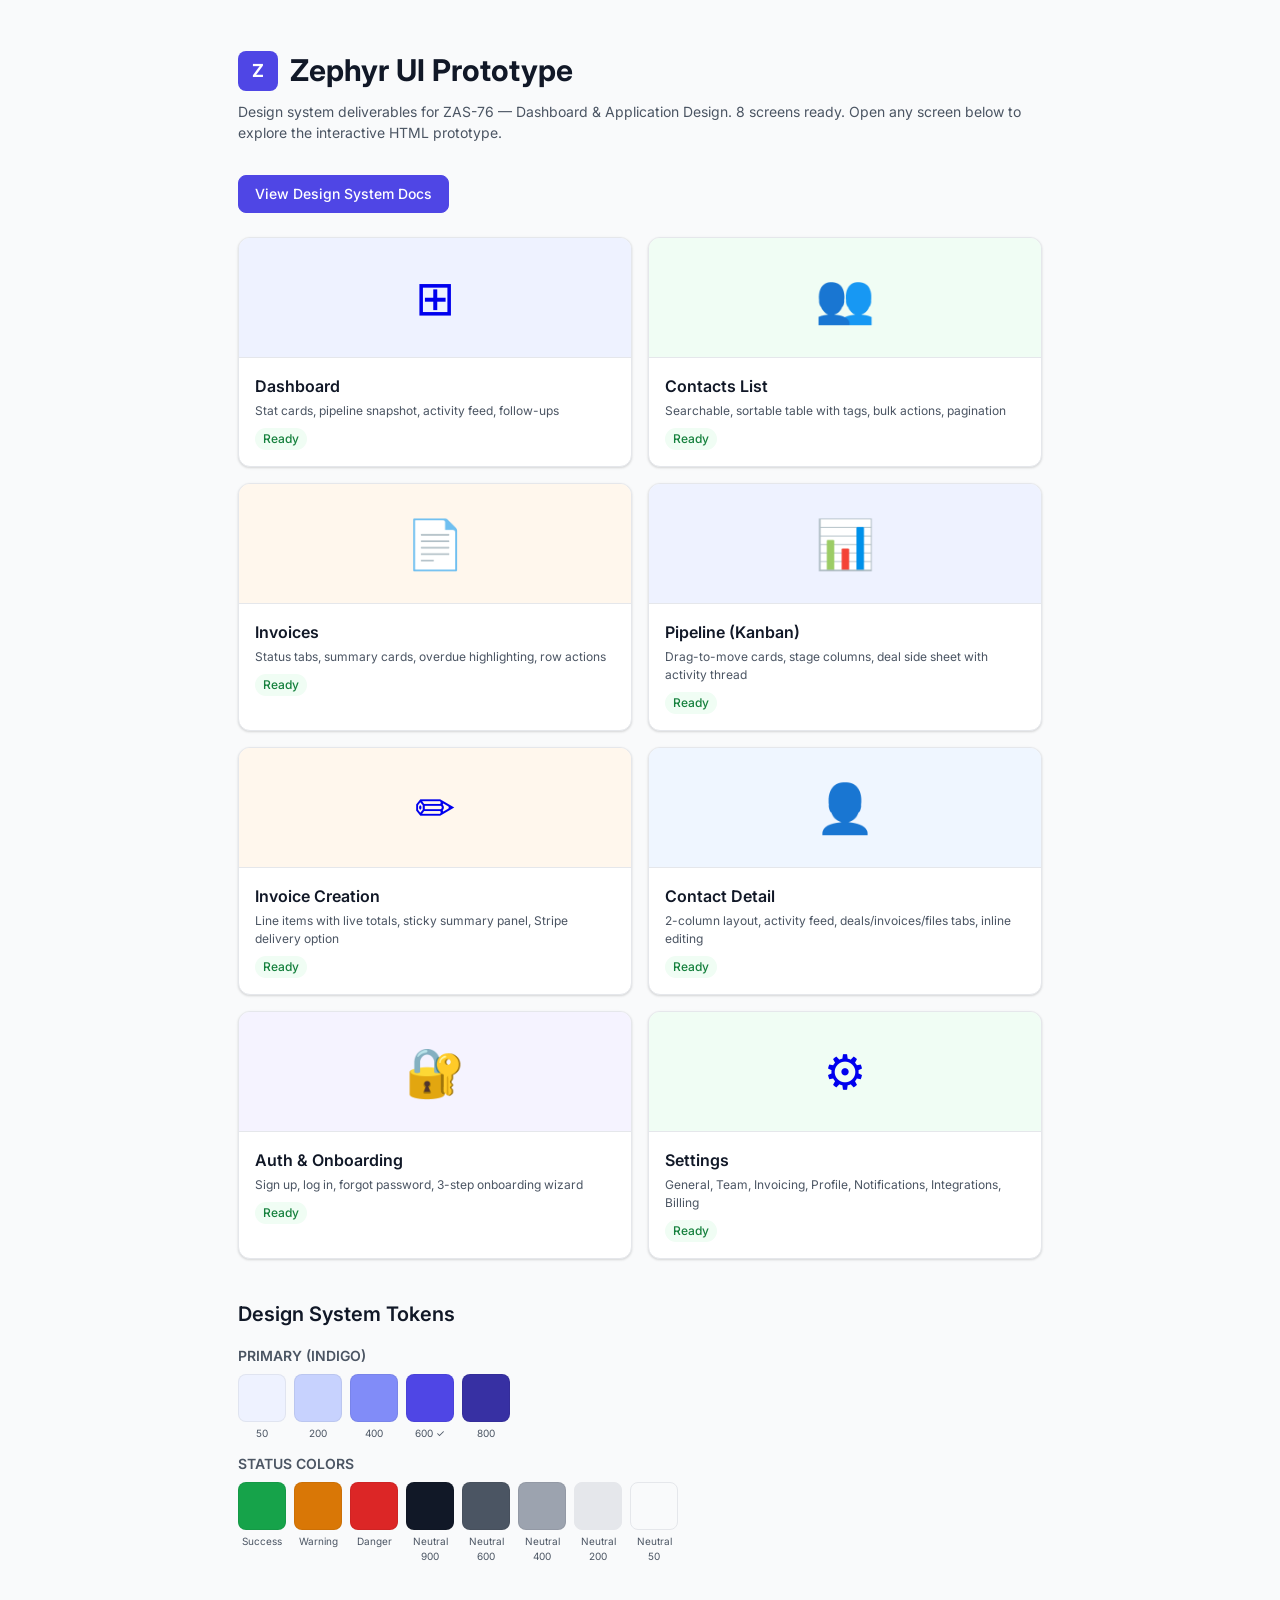
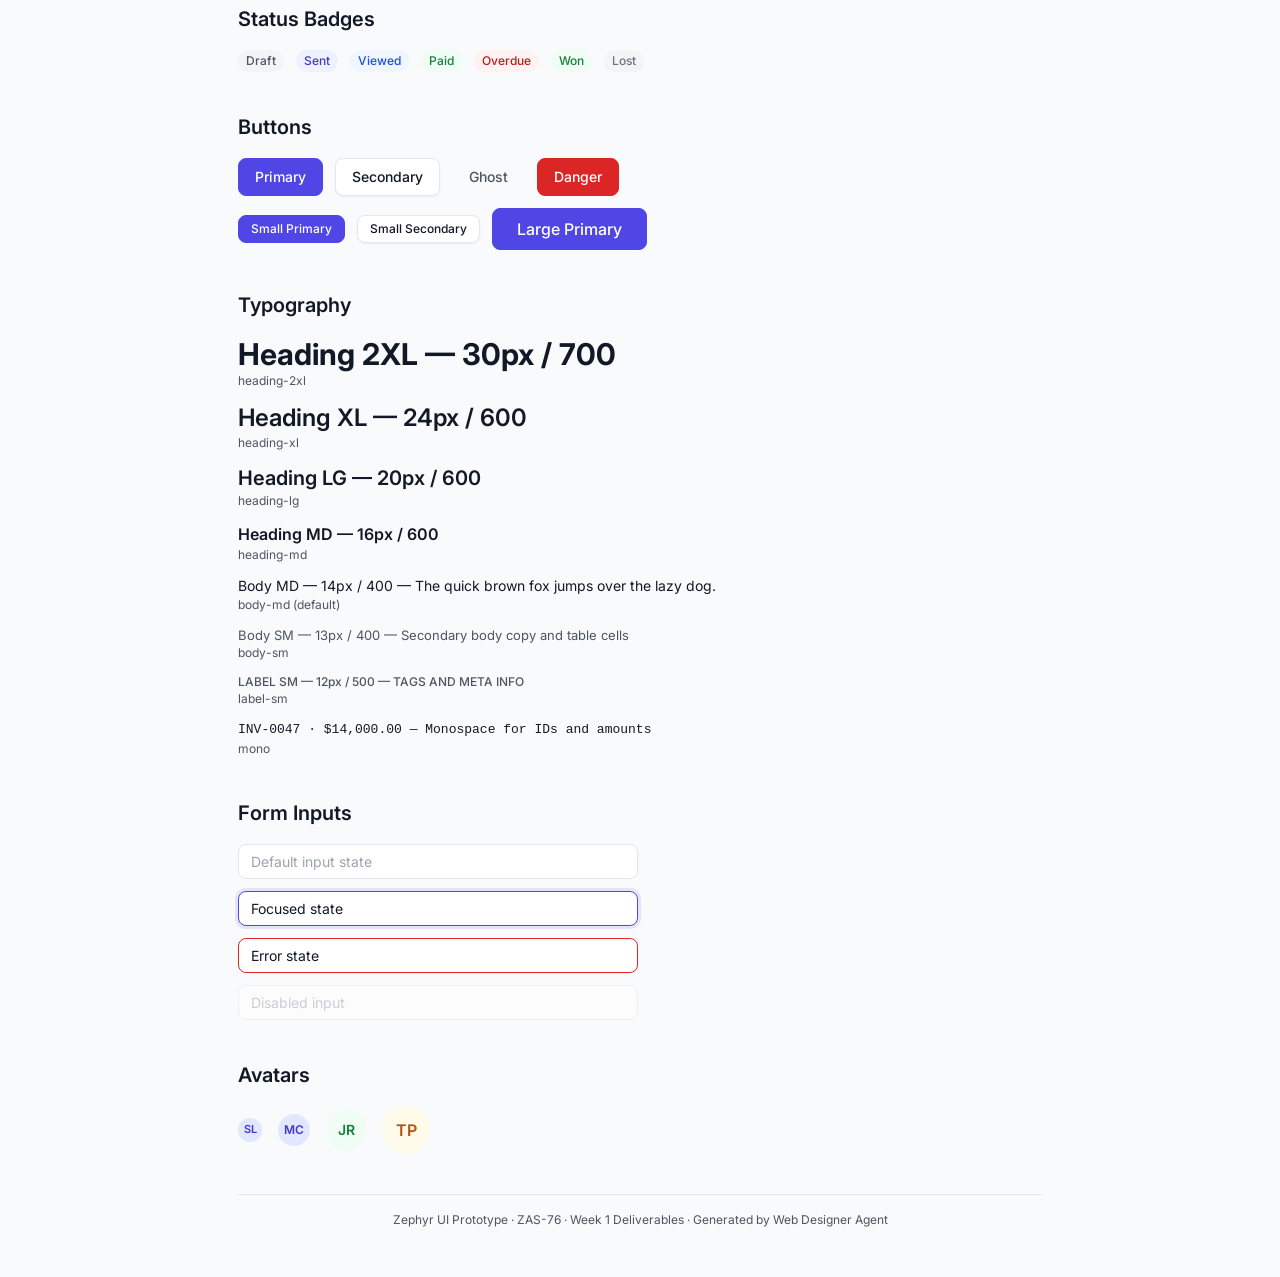
==== index.html @ a7bce94a "Add auth/onboarding and settings screens; update prototype index - auth.html: full auth + 3-step onb" ====
<!DOCTYPE html>
<html lang="en">
<head>
  <meta charset="UTF-8" />
  <meta name="viewport" content="width=device-width, initial-scale=1.0" />
  <title>UI Prototype Index — Zephyr Design System</title>
  <link rel="preconnect" href="https://fonts.googleapis.com" />
  <link rel="preconnect" href="https://fonts.gstatic.com" crossorigin />
  <link href="https://fonts.googleapis.com/css2?family=Inter:wght@400;500;600;700&display=swap" rel="stylesheet" />
  <link rel="stylesheet" href="design-tokens.css" />
  <style>
    body { padding: var(--space-12); max-width: 900px; margin: 0 auto; }
    h1 { font-size: var(--font-size-3xl); font-weight: var(--font-weight-bold); margin-bottom: var(--space-2); }
    .subtitle { color: var(--color-text-secondary); margin-bottom: var(--space-8); }
    .proto-grid { display: grid; grid-template-columns: repeat(2, 1fr); gap: var(--space-4); margin-bottom: var(--space-10); }
    .proto-card { background: var(--color-bg-card); border: 1px solid var(--color-border); border-radius: var(--radius-lg); box-shadow: var(--shadow-sm); overflow: hidden; text-decoration: none; transition: box-shadow var(--transition-fast), transform var(--transition-fast); display: block; }
    .proto-card:hover { box-shadow: var(--shadow-md); transform: translateY(-2px); }
    .proto-card__preview { height: 120px; background: var(--color-primary-50); display: flex; align-items: center; justify-content: center; font-size: 48px; border-bottom: 1px solid var(--color-border); }
    .proto-card__body { padding: var(--space-4); }
    .proto-card__title { font-size: var(--font-size-lg); font-weight: var(--font-weight-semibold); color: var(--color-text-primary); margin-bottom: 4px; }
    .proto-card__desc { font-size: var(--font-size-sm); color: var(--color-text-secondary); }
    .proto-card__badge { display: inline-block; margin-top: var(--space-2); }

    h2 { font-size: var(--font-size-xl); font-weight: var(--font-weight-semibold); margin-bottom: var(--space-4); }
    .section { margin-bottom: var(--space-10); }

    /* Colors */
    .color-row { display: flex; gap: var(--space-2); flex-wrap: wrap; margin-bottom: var(--space-3); }
    .color-swatch { width: 48px; height: 48px; border-radius: var(--radius-md); border: 1px solid rgba(0,0,0,0.06); }
    .color-label { font-size: 10px; color: var(--color-text-secondary); text-align: center; margin-top: 4px; width: 48px; }

    /* Badges */
    .badge-row { display: flex; gap: var(--space-3); flex-wrap: wrap; align-items: center; margin-bottom: var(--space-3); }

    /* Buttons */
    .btn-row { display: flex; gap: var(--space-3); flex-wrap: wrap; align-items: center; margin-bottom: var(--space-3); }

    /* Type */
    .type-row { margin-bottom: var(--space-3); }
    .type-meta { font-size: var(--font-size-sm); color: var(--color-text-secondary); }
  </style>
</head>
<body>
  <div style="display:flex;align-items:center;gap:var(--space-3);margin-bottom:var(--space-2);">
    <div style="width:40px;height:40px;background:var(--color-primary-600);border-radius:var(--radius-md);display:flex;align-items:center;justify-content:center;color:white;font-weight:bold;font-size:18px;">Z</div>
    <div>
      <h1 style="margin-bottom:0;">Zephyr UI Prototype</h1>
    </div>
  </div>
  <p class="subtitle">Design system deliverables for ZAS-76 — Dashboard &amp; Application Design. 8 screens ready. Open any screen below to explore the interactive HTML prototype.</p>
  <div style="margin-bottom:var(--space-6);">
    <a href="design-system.html" class="btn btn--primary">View Design System Docs</a>
  </div>

  <!-- Screens -->
  <div class="proto-grid">
    <a href="dashboard.html" class="proto-card">
      <div class="proto-card__preview" style="background:var(--color-primary-50);">⊞</div>
      <div class="proto-card__body">
        <div class="proto-card__title">Dashboard</div>
        <div class="proto-card__desc">Stat cards, pipeline snapshot, activity feed, follow-ups</div>
        <span class="badge badge--paid proto-card__badge">Ready</span>
      </div>
    </a>
    <a href="contacts.html" class="proto-card">
      <div class="proto-card__preview" style="background:var(--color-success-50);">👥</div>
      <div class="proto-card__body">
        <div class="proto-card__title">Contacts List</div>
        <div class="proto-card__desc">Searchable, sortable table with tags, bulk actions, pagination</div>
        <span class="badge badge--paid proto-card__badge">Ready</span>
      </div>
    </a>
    <a href="invoices.html" class="proto-card">
      <div class="proto-card__preview" style="background:#FFF7ED;">📄</div>
      <div class="proto-card__body">
        <div class="proto-card__title">Invoices</div>
        <div class="proto-card__desc">Status tabs, summary cards, overdue highlighting, row actions</div>
        <span class="badge badge--paid proto-card__badge">Ready</span>
      </div>
    </a>
    <a href="pipeline.html" class="proto-card">
      <div class="proto-card__preview" style="background:var(--color-primary-50);">📊</div>
      <div class="proto-card__body">
        <div class="proto-card__title">Pipeline (Kanban)</div>
        <div class="proto-card__desc">Drag-to-move cards, stage columns, deal side sheet with activity thread</div>
        <span class="badge badge--paid proto-card__badge">Ready</span>
      </div>
    </a>
    <a href="invoice-create.html" class="proto-card">
      <div class="proto-card__preview" style="background:#FFF7ED;">✏️</div>
      <div class="proto-card__body">
        <div class="proto-card__title">Invoice Creation</div>
        <div class="proto-card__desc">Line items with live totals, sticky summary panel, Stripe delivery option</div>
        <span class="badge badge--paid proto-card__badge">Ready</span>
      </div>
    </a>
    <a href="contact-detail.html" class="proto-card">
      <div class="proto-card__preview" style="background:#EFF6FF;">👤</div>
      <div class="proto-card__body">
        <div class="proto-card__title">Contact Detail</div>
        <div class="proto-card__desc">2-column layout, activity feed, deals/invoices/files tabs, inline editing</div>
        <span class="badge badge--paid proto-card__badge">Ready</span>
      </div>
    </a>
    <a href="auth.html" class="proto-card">
      <div class="proto-card__preview" style="background:#F5F3FF;">🔐</div>
      <div class="proto-card__body">
        <div class="proto-card__title">Auth &amp; Onboarding</div>
        <div class="proto-card__desc">Sign up, log in, forgot password, 3-step onboarding wizard</div>
        <span class="badge badge--paid proto-card__badge">Ready</span>
      </div>
    </a>
    <a href="settings.html" class="proto-card">
      <div class="proto-card__preview" style="background:#F0FDF4;">⚙️</div>
      <div class="proto-card__body">
        <div class="proto-card__title">Settings</div>
        <div class="proto-card__desc">General, Team, Invoicing, Profile, Notifications, Integrations, Billing</div>
        <span class="badge badge--paid proto-card__badge">Ready</span>
      </div>
    </a>
  </div>

  <!-- Design System Preview -->
  <div class="section">
    <h2>Design System Tokens</h2>

    <h3 style="font-size:var(--font-size-md);font-weight:var(--font-weight-semibold);margin-bottom:var(--space-2);color:var(--color-text-secondary);">PRIMARY (INDIGO)</h3>
    <div class="color-row">
      <div><div class="color-swatch" style="background:#EEF2FF;"></div><div class="color-label">50</div></div>
      <div><div class="color-swatch" style="background:#C7D2FE;"></div><div class="color-label">200</div></div>
      <div><div class="color-swatch" style="background:#818CF8;"></div><div class="color-label">400</div></div>
      <div><div class="color-swatch" style="background:#4F46E5;"></div><div class="color-label">600 ✓</div></div>
      <div><div class="color-swatch" style="background:#3730A3;"></div><div class="color-label">800</div></div>
    </div>

    <h3 style="font-size:var(--font-size-md);font-weight:var(--font-weight-semibold);margin-bottom:var(--space-2);color:var(--color-text-secondary);">STATUS COLORS</h3>
    <div class="color-row">
      <div><div class="color-swatch" style="background:#16A34A;"></div><div class="color-label">Success</div></div>
      <div><div class="color-swatch" style="background:#D97706;"></div><div class="color-label">Warning</div></div>
      <div><div class="color-swatch" style="background:#DC2626;"></div><div class="color-label">Danger</div></div>
      <div><div class="color-swatch" style="background:#111827;"></div><div class="color-label">Neutral 900</div></div>
      <div><div class="color-swatch" style="background:#4B5563;"></div><div class="color-label">Neutral 600</div></div>
      <div><div class="color-swatch" style="background:#9CA3AF;"></div><div class="color-label">Neutral 400</div></div>
      <div><div class="color-swatch" style="background:#E5E7EB;border-color:var(--color-border);"></div><div class="color-label">Neutral 200</div></div>
      <div><div class="color-swatch" style="background:#F9FAFB;border-color:var(--color-border);"></div><div class="color-label">Neutral 50</div></div>
    </div>
  </div>

  <div class="section">
    <h2>Status Badges</h2>
    <div class="badge-row">
      <span class="badge badge--draft">Draft</span>
      <span class="badge badge--sent">Sent</span>
      <span class="badge badge--viewed">Viewed</span>
      <span class="badge badge--paid">Paid</span>
      <span class="badge badge--overdue">Overdue</span>
      <span class="badge badge--won">Won</span>
      <span class="badge badge--lost">Lost</span>
    </div>
  </div>

  <div class="section">
    <h2>Buttons</h2>
    <div class="btn-row">
      <button class="btn btn--primary">Primary</button>
      <button class="btn btn--secondary">Secondary</button>
      <button class="btn btn--ghost">Ghost</button>
      <button class="btn btn--danger">Danger</button>
    </div>
    <div class="btn-row">
      <button class="btn btn--primary btn--sm">Small Primary</button>
      <button class="btn btn--secondary btn--sm">Small Secondary</button>
      <button class="btn btn--primary btn--lg">Large Primary</button>
    </div>
  </div>

  <div class="section">
    <h2>Typography</h2>
    <div class="type-row"><div class="text-heading-2xl">Heading 2XL — 30px / 700</div><div class="type-meta">heading-2xl</div></div>
    <div class="type-row"><div class="text-heading-xl">Heading XL — 24px / 600</div><div class="type-meta">heading-xl</div></div>
    <div class="type-row"><div class="text-heading-lg">Heading LG — 20px / 600</div><div class="type-meta">heading-lg</div></div>
    <div class="type-row"><div class="text-heading-md">Heading MD — 16px / 600</div><div class="type-meta">heading-md</div></div>
    <div class="type-row"><div class="text-body-md">Body MD — 14px / 400 — The quick brown fox jumps over the lazy dog.</div><div class="type-meta">body-md (default)</div></div>
    <div class="type-row"><div class="text-body-sm text-secondary">Body SM — 13px / 400 — Secondary body copy and table cells</div><div class="type-meta">body-sm</div></div>
    <div class="type-row"><div class="text-label-sm text-secondary">LABEL SM — 12px / 500 — TAGS AND META INFO</div><div class="type-meta">label-sm</div></div>
    <div class="type-row"><div class="text-mono">INV-0047 · $14,000.00 — Monospace for IDs and amounts</div><div class="type-meta">mono</div></div>
  </div>

  <div class="section">
    <h2>Form Inputs</h2>
    <div style="max-width:400px;display:flex;flex-direction:column;gap:var(--space-3);">
      <input class="input" type="text" placeholder="Default input state" />
      <input class="input" type="text" value="Focused state" style="border-color:var(--color-primary-600);box-shadow:0 0 0 3px rgba(79,70,229,0.12);" />
      <input class="input input--error" type="text" value="Error state" />
      <input class="input" type="text" placeholder="Disabled input" disabled style="opacity:0.5;cursor:not-allowed;" />
    </div>
  </div>

  <div class="section">
    <h2>Avatars</h2>
    <div style="display:flex;gap:var(--space-4);align-items:center;">
      <div class="avatar avatar--sm">SL</div>
      <div class="avatar avatar--md">MC</div>
      <div class="avatar avatar--lg" style="background:var(--color-success-50);color:var(--color-success-700);">JR</div>
      <div class="avatar avatar--xl" style="background:var(--color-warning-50);color:var(--color-warning-700);">TP</div>
    </div>
  </div>

  <hr class="divider" style="margin-top:var(--space-8);" />
  <p style="font-size:var(--font-size-sm);color:var(--color-text-secondary);text-align:center;">
    Zephyr UI Prototype · ZAS-76 · Week 1 Deliverables · Generated by Web Designer Agent
  </p>
</body>
</html>
---- design-tokens.css ----
/**
 * Design Tokens — Unified Operating Platform
 * "Calm Power" design system
 * Generated from ZAS-76 UI Design Plan
 */

:root {
  /* === COLOR PALETTE === */

  /* Primary (Indigo) */
  --color-primary-50:  #EEF2FF;
  --color-primary-100: #E0E7FF;
  --color-primary-200: #C7D2FE;
  --color-primary-300: #A5B4FC;
  --color-primary-400: #818CF8;
  --color-primary-500: #6366F1;
  --color-primary-600: #4F46E5;
  --color-primary-700: #4338CA;
  --color-primary-800: #3730A3;
  --color-primary-900: #312E81;

  /* Success (Green) */
  --color-success-50:  #F0FDF4;
  --color-success-100: #DCFCE7;
  --color-success-500: #22C55E;
  --color-success-600: #16A34A;
  --color-success-700: #15803D;

  /* Warning (Amber) */
  --color-warning-50:  #FFFBEB;
  --color-warning-100: #FEF3C7;
  --color-warning-500: #F59E0B;
  --color-warning-600: #D97706;
  --color-warning-700: #B45309;

  /* Danger (Red) */
  --color-danger-50:  #FEF2F2;
  --color-danger-100: #FEE2E2;
  --color-danger-500: #EF4444;
  --color-danger-600: #DC2626;
  --color-danger-700: #B91C1C;

  /* Neutral */
  --color-neutral-50:  #F9FAFB;
  --color-neutral-100: #F3F4F6;
  --color-neutral-200: #E5E7EB;
  --color-neutral-300: #D1D5DB;
  --color-neutral-400: #9CA3AF;
  --color-neutral-500: #6B7280;
  --color-neutral-600: #4B5563;
  --color-neutral-700: #374151;
  --color-neutral-800: #1F2937;
  --color-neutral-900: #111827;

  /* White */
  --color-white: #FFFFFF;

  /* === SEMANTIC COLOR ALIASES === */
  --color-bg-page:        var(--color-neutral-50);
  --color-bg-card:        var(--color-white);
  --color-bg-sidebar:     var(--color-white);
  --color-border:         var(--color-neutral-200);
  --color-border-focus:   var(--color-primary-600);
  --color-text-primary:   var(--color-neutral-900);
  --color-text-secondary: var(--color-neutral-600);
  --color-text-placeholder: var(--color-neutral-400);
  --color-text-disabled:  var(--color-neutral-400);
  --color-text-inverse:   var(--color-white);
  --color-text-link:      var(--color-primary-600);

  /* === TYPOGRAPHY === */
  --font-family-base: 'Inter', system-ui, -apple-system, sans-serif;
  --font-family-mono: 'JetBrains Mono', 'Fira Code', 'Cascadia Code', monospace;

  --font-size-xs:   11px;
  --font-size-sm:   12px;
  --font-size-md:   14px;
  --font-size-lg:   16px;
  --font-size-xl:   20px;
  --font-size-2xl:  24px;
  --font-size-3xl:  30px;

  --font-weight-normal:   400;
  --font-weight-medium:   500;
  --font-weight-semibold: 600;
  --font-weight-bold:     700;

  --line-height-tight:  1.2;
  --line-height-snug:   1.375;
  --line-height-normal: 1.5;
  --line-height-relaxed: 1.625;

  /* Typography scale */
  --text-heading-2xl-size:   var(--font-size-3xl);
  --text-heading-2xl-weight: var(--font-weight-bold);
  --text-heading-2xl-lh:     36px;

  --text-heading-xl-size:   var(--font-size-2xl);
  --text-heading-xl-weight: var(--font-weight-semibold);
  --text-heading-xl-lh:     32px;

  --text-heading-lg-size:   var(--font-size-xl);
  --text-heading-lg-weight: var(--font-weight-semibold);
  --text-heading-lg-lh:     28px;

  --text-heading-md-size:   var(--font-size-lg);
  --text-heading-md-weight: var(--font-weight-semibold);
  --text-heading-md-lh:     24px;

  --text-body-md-size:   var(--font-size-md);
  --text-body-md-weight: var(--font-weight-normal);
  --text-body-md-lh:     20px;

  --text-body-sm-size:   13px;
  --text-body-sm-weight: var(--font-weight-normal);
  --text-body-sm-lh:     18px;

  --text-label-sm-size:   var(--font-size-sm);
  --text-label-sm-weight: var(--font-weight-medium);
  --text-label-sm-lh:     16px;

  /* === SPACING (8px grid) === */
  --space-1:  4px;
  --space-2:  8px;
  --space-3:  12px;
  --space-4:  16px;
  --space-5:  20px;
  --space-6:  24px;
  --space-8:  32px;
  --space-10: 40px;
  --space-12: 48px;
  --space-16: 64px;
  --space-20: 80px;
  --space-24: 96px;

  /* === BORDER RADIUS === */
  --radius-sm:   4px;
  --radius-md:   8px;
  --radius-lg:   12px;
  --radius-xl:   16px;
  --radius-full: 9999px;

  /* === SHADOWS === */
  --shadow-xs: 0 1px 2px rgba(0, 0, 0, 0.05);
  --shadow-sm: 0 1px 3px rgba(0, 0, 0, 0.10), 0 1px 2px rgba(0, 0, 0, 0.06);
  --shadow-md: 0 4px 6px rgba(0, 0, 0, 0.07), 0 2px 4px rgba(0, 0, 0, 0.06);
  --shadow-lg: 0 10px 15px rgba(0, 0, 0, 0.10), 0 4px 6px rgba(0, 0, 0, 0.05);
  --shadow-xl: 0 20px 25px rgba(0, 0, 0, 0.10), 0 10px 10px rgba(0, 0, 0, 0.04);

  /* === TRANSITIONS === */
  --transition-fast:   150ms ease-out;
  --transition-normal: 200ms ease-out;
  --transition-slow:   300ms ease-out;

  /* === Z-INDEX === */
  --z-dropdown: 100;
  --z-sticky:   200;
  --z-modal:    300;
  --z-toast:    400;
  --z-tooltip:  500;

  /* === LAYOUT === */
  --sidebar-width:         240px;
  --sidebar-width-collapsed: 64px;
  --topbar-height:         56px;
  --content-max-width:     1280px;
  --card-padding:          var(--space-6);
  --page-padding-x:        var(--space-8);
  --page-padding-y:        var(--space-6);

  /* === STATUS COLORS === */
  --status-draft-bg:     var(--color-neutral-100);
  --status-draft-text:   var(--color-neutral-600);
  --status-sent-bg:      var(--color-primary-50);
  --status-sent-text:    var(--color-primary-700);
  --status-viewed-bg:    #EFF6FF;  /* blue-50 */
  --status-viewed-text:  #1D4ED8;  /* blue-700 */
  --status-paid-bg:      var(--color-success-50);
  --status-paid-text:    var(--color-success-700);
  --status-overdue-bg:   var(--color-danger-50);
  --status-overdue-text: var(--color-danger-700);
  --status-won-bg:       var(--color-success-50);
  --status-won-text:     var(--color-success-700);
  --status-lost-bg:      var(--color-neutral-100);
  --status-lost-text:    var(--color-neutral-500);
}

/* === RESETS & BASE === */
*, *::before, *::after {
  box-sizing: border-box;
  margin: 0;
  padding: 0;
}

html {
  font-size: 16px;
  -webkit-font-smoothing: antialiased;
  -moz-osx-font-smoothing: grayscale;
}

body {
  font-family: var(--font-family-base);
  font-size: var(--font-size-md);
  font-weight: var(--font-weight-normal);
  line-height: var(--line-height-normal);
  color: var(--color-text-primary);
  background-color: var(--color-bg-page);
}

/* === UTILITY CLASSES === */

/* Typography */
.text-heading-2xl { font-size: var(--text-heading-2xl-size); font-weight: var(--text-heading-2xl-weight); line-height: var(--text-heading-2xl-lh); }
.text-heading-xl  { font-size: var(--text-heading-xl-size);  font-weight: var(--text-heading-xl-weight);  line-height: var(--text-heading-xl-lh); }
.text-heading-lg  { font-size: var(--text-heading-lg-size);  font-weight: var(--text-heading-lg-weight);  line-height: var(--text-heading-lg-lh); }
.text-heading-md  { font-size: var(--text-heading-md-size);  font-weight: var(--text-heading-md-weight);  line-height: var(--text-heading-md-lh); }
.text-body-md     { font-size: var(--text-body-md-size);     font-weight: var(--text-body-md-weight);     line-height: var(--text-body-md-lh); }
.text-body-sm     { font-size: var(--text-body-sm-size);     font-weight: var(--text-body-sm-weight);     line-height: var(--text-body-sm-lh); }
.text-label-sm    { font-size: var(--text-label-sm-size);    font-weight: var(--text-label-sm-weight);    line-height: var(--text-label-sm-lh); }
.text-mono        { font-family: var(--font-family-mono); font-size: 13px; }

.text-primary   { color: var(--color-text-primary); }
.text-secondary { color: var(--color-text-secondary); }
.text-link      { color: var(--color-text-link); text-decoration: none; }
.text-link:hover { text-decoration: underline; }

/* Status Badges */
.badge {
  display: inline-flex;
  align-items: center;
  gap: var(--space-1);
  padding: 2px var(--space-2);
  border-radius: var(--radius-full);
  font-size: var(--font-size-sm);
  font-weight: var(--font-weight-medium);
  line-height: 18px;
  white-space: nowrap;
}
.badge--draft   { background: var(--status-draft-bg);   color: var(--status-draft-text); }
.badge--sent    { background: var(--status-sent-bg);    color: var(--status-sent-text); }
.badge--viewed  { background: var(--status-viewed-bg);  color: var(--status-viewed-text); }
.badge--paid    { background: var(--status-paid-bg);    color: var(--status-paid-text); }
.badge--overdue { background: var(--status-overdue-bg); color: var(--status-overdue-text); }
.badge--won     { background: var(--status-won-bg);     color: var(--status-won-text); }
.badge--lost    { background: var(--status-lost-bg);    color: var(--status-lost-text); }

/* Buttons */
.btn {
  display: inline-flex;
  align-items: center;
  justify-content: center;
  gap: var(--space-2);
  padding: var(--space-2) var(--space-4);
  border-radius: var(--radius-md);
  font-family: var(--font-family-base);
  font-size: var(--font-size-md);
  font-weight: var(--font-weight-medium);
  line-height: 20px;
  cursor: pointer;
  border: 1px solid transparent;
  transition: background-color var(--transition-fast), box-shadow var(--transition-fast), border-color var(--transition-fast);
  text-decoration: none;
  white-space: nowrap;
}
.btn:focus-visible {
  outline: 2px solid var(--color-primary-600);
  outline-offset: 2px;
}
.btn--primary {
  background: var(--color-primary-600);
  color: var(--color-white);
  border-color: var(--color-primary-600);
}
.btn--primary:hover { background: var(--color-primary-700); border-color: var(--color-primary-700); }

.btn--secondary {
  background: var(--color-white);
  color: var(--color-text-primary);
  border-color: var(--color-border);
  box-shadow: var(--shadow-xs);
}
.btn--secondary:hover { background: var(--color-neutral-50); }

.btn--ghost {
  background: transparent;
  color: var(--color-text-secondary);
  border-color: transparent;
}
.btn--ghost:hover { background: var(--color-neutral-100); color: var(--color-text-primary); }

.btn--danger {
  background: var(--color-danger-600);
  color: var(--color-white);
  border-color: var(--color-danger-600);
}
.btn--danger:hover { background: var(--color-danger-700); }

.btn--sm { padding: var(--space-1) var(--space-3); font-size: var(--font-size-sm); line-height: 18px; }
.btn--lg { padding: 10px var(--space-6); font-size: var(--font-size-lg); }

/* Cards */
.card {
  background: var(--color-bg-card);
  border: 1px solid var(--color-border);
  border-radius: var(--radius-lg);
  box-shadow: var(--shadow-sm);
  padding: var(--card-padding);
}

/* Inputs */
.input {
  display: block;
  width: 100%;
  padding: var(--space-2) var(--space-3);
  background: var(--color-white);
  border: 1px solid var(--color-border);
  border-radius: var(--radius-md);
  font-family: var(--font-family-base);
  font-size: var(--font-size-md);
  color: var(--color-text-primary);
  transition: border-color var(--transition-fast), box-shadow var(--transition-fast);
  outline: none;
}
.input::placeholder { color: var(--color-text-placeholder); }
.input:focus {
  border-color: var(--color-border-focus);
  box-shadow: 0 0 0 3px rgba(79, 70, 229, 0.12);
}
.input--error {
  border-color: var(--color-danger-600);
}
.input--error:focus {
  box-shadow: 0 0 0 3px rgba(220, 38, 38, 0.12);
}

/* Divider */
.divider {
  border: none;
  border-top: 1px solid var(--color-border);
  margin: var(--space-4) 0;
}

/* Avatar */
.avatar {
  display: inline-flex;
  align-items: center;
  justify-content: center;
  border-radius: var(--radius-full);
  font-weight: var(--font-weight-semibold);
  background: var(--color-primary-100);
  color: var(--color-primary-700);
  flex-shrink: 0;
  overflow: hidden;
}
.avatar--sm  { width: 24px; height: 24px; font-size: var(--font-size-xs); }
.avatar--md  { width: 32px; height: 32px; font-size: var(--font-size-sm); }
.avatar--lg  { width: 40px; height: 40px; font-size: var(--font-size-md); }
.avatar--xl  { width: 48px; height: 48px; font-size: var(--font-size-lg); }
.avatar img  { width: 100%; height: 100%; object-fit: cover; }
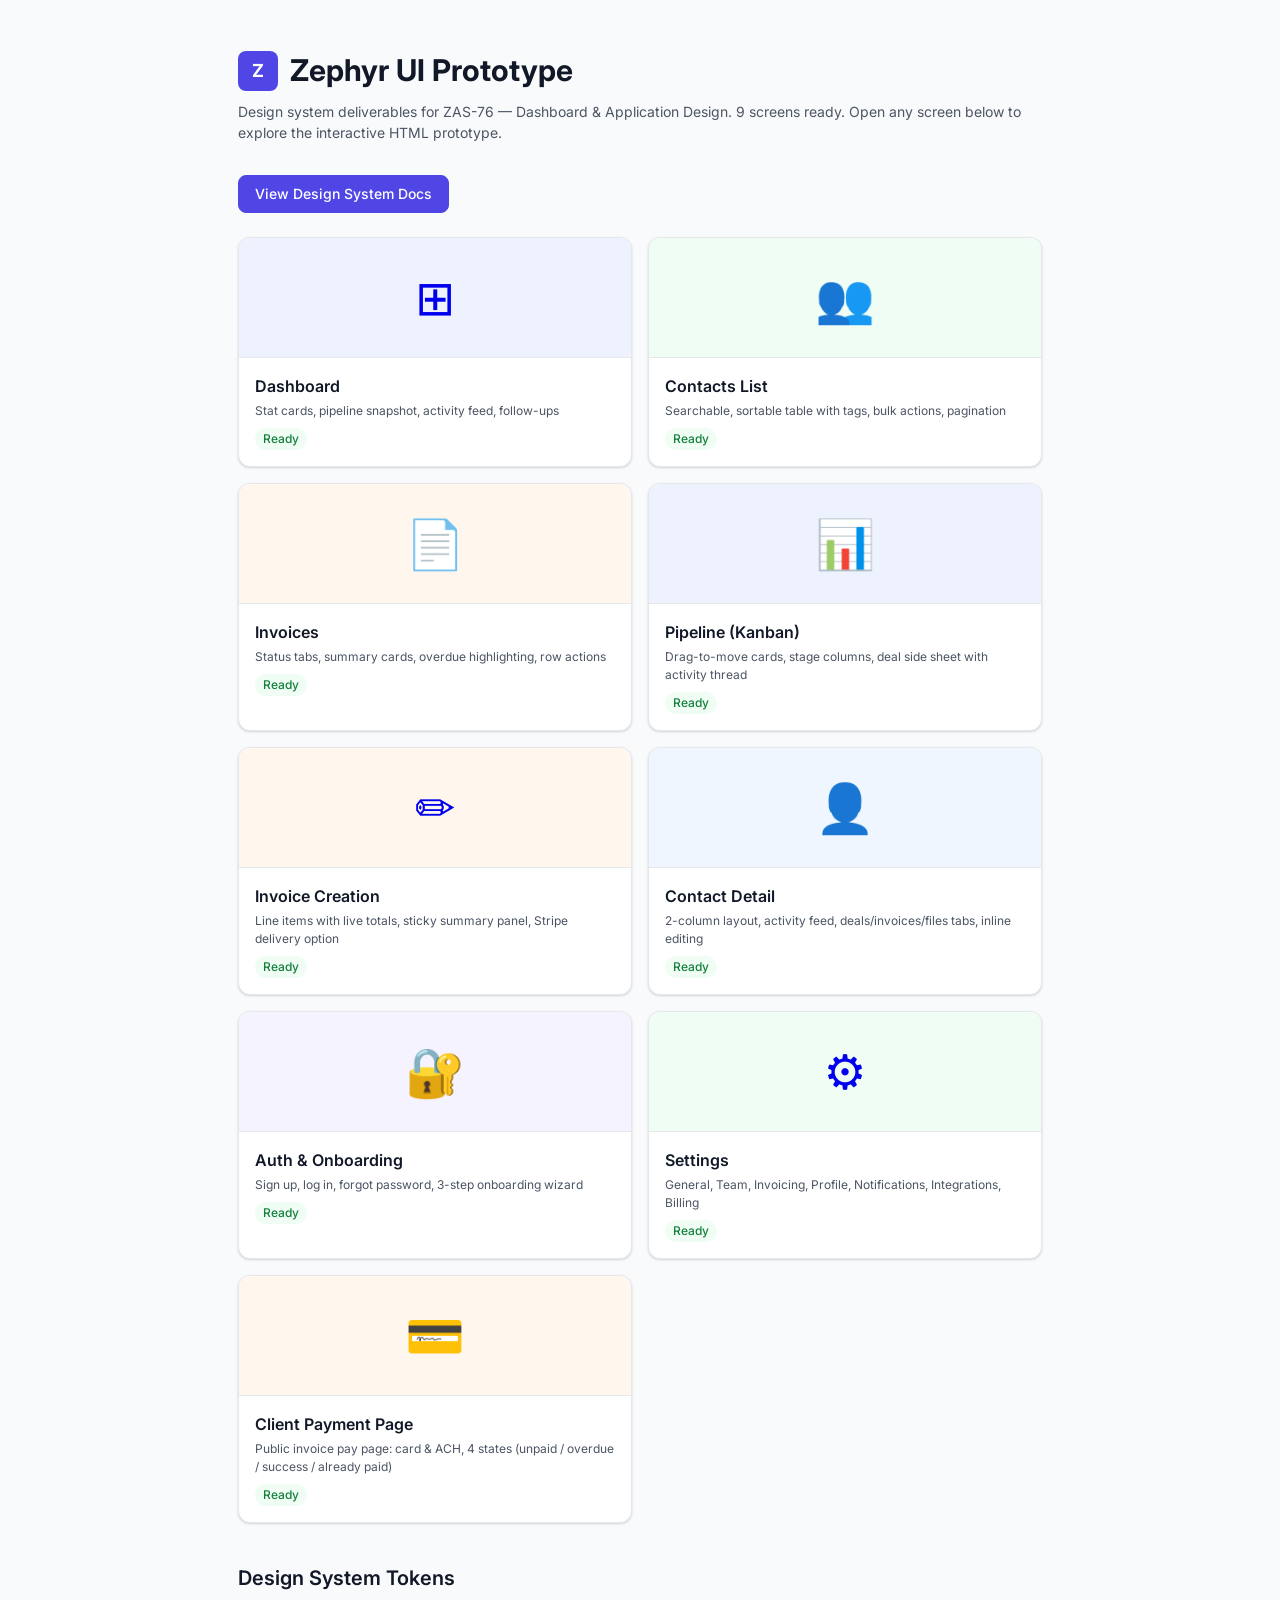
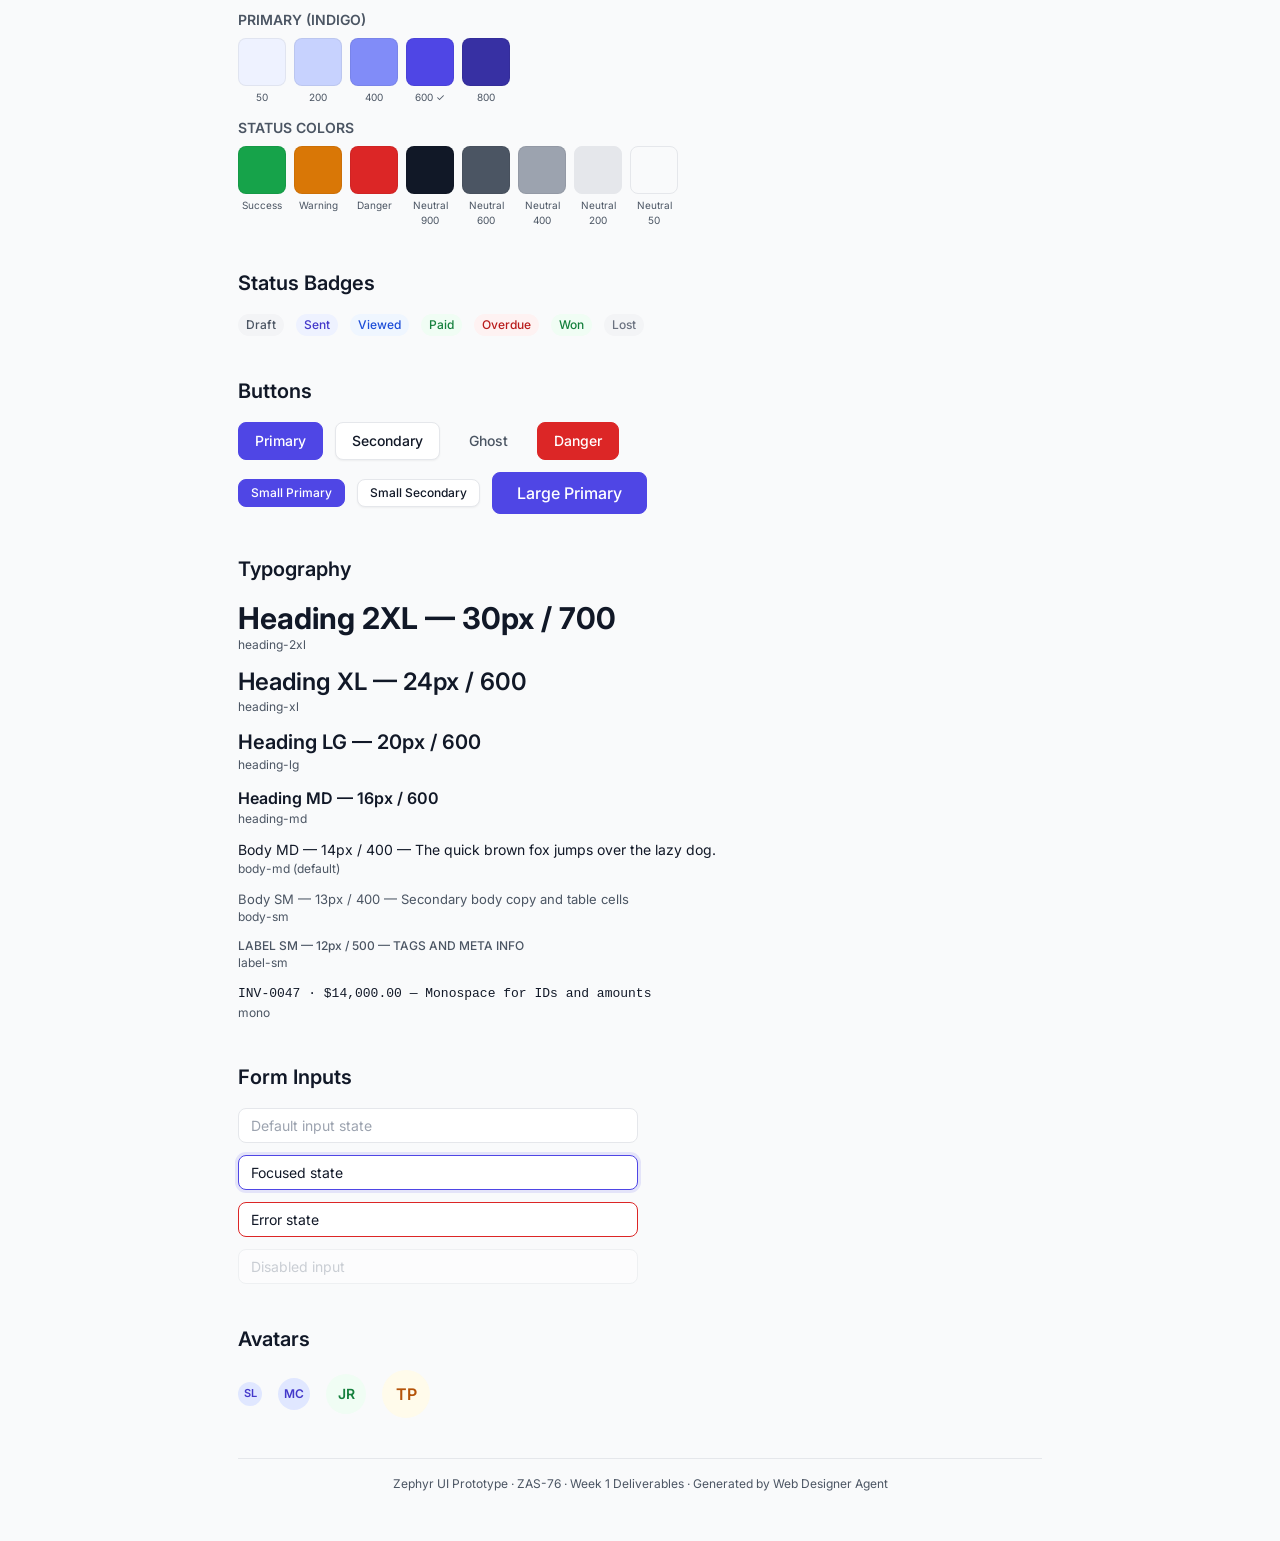
==== commit 47bb2d1b: "Add client payment page (payment.html) Public-facing invoice payment screen with: - Card payment for" ====
--- a/index.html
+++ b/index.html
@@ -47,7 +47,7 @@
       <h1 style="margin-bottom:0;">Zephyr UI Prototype</h1>
     </div>
   </div>
-  <p class="subtitle">Design system deliverables for ZAS-76 — Dashboard &amp; Application Design. 8 screens ready. Open any screen below to explore the interactive HTML prototype.</p>
+  <p class="subtitle">Design system deliverables for ZAS-76 — Dashboard &amp; Application Design. 9 screens ready. Open any screen below to explore the interactive HTML prototype.</p>
   <div style="margin-bottom:var(--space-6);">
     <a href="design-system.html" class="btn btn--primary">View Design System Docs</a>
   </div>
@@ -115,6 +115,14 @@
       <div class="proto-card__body">
         <div class="proto-card__title">Settings</div>
         <div class="proto-card__desc">General, Team, Invoicing, Profile, Notifications, Integrations, Billing</div>
+        <span class="badge badge--paid proto-card__badge">Ready</span>
+      </div>
+    </a>
+    <a href="payment.html" class="proto-card">
+      <div class="proto-card__preview" style="background:#FFF7ED;">💳</div>
+      <div class="proto-card__body">
+        <div class="proto-card__title">Client Payment Page</div>
+        <div class="proto-card__desc">Public invoice pay page: card &amp; ACH, 4 states (unpaid / overdue / success / already paid)</div>
         <span class="badge badge--paid proto-card__badge">Ready</span>
       </div>
     </a>
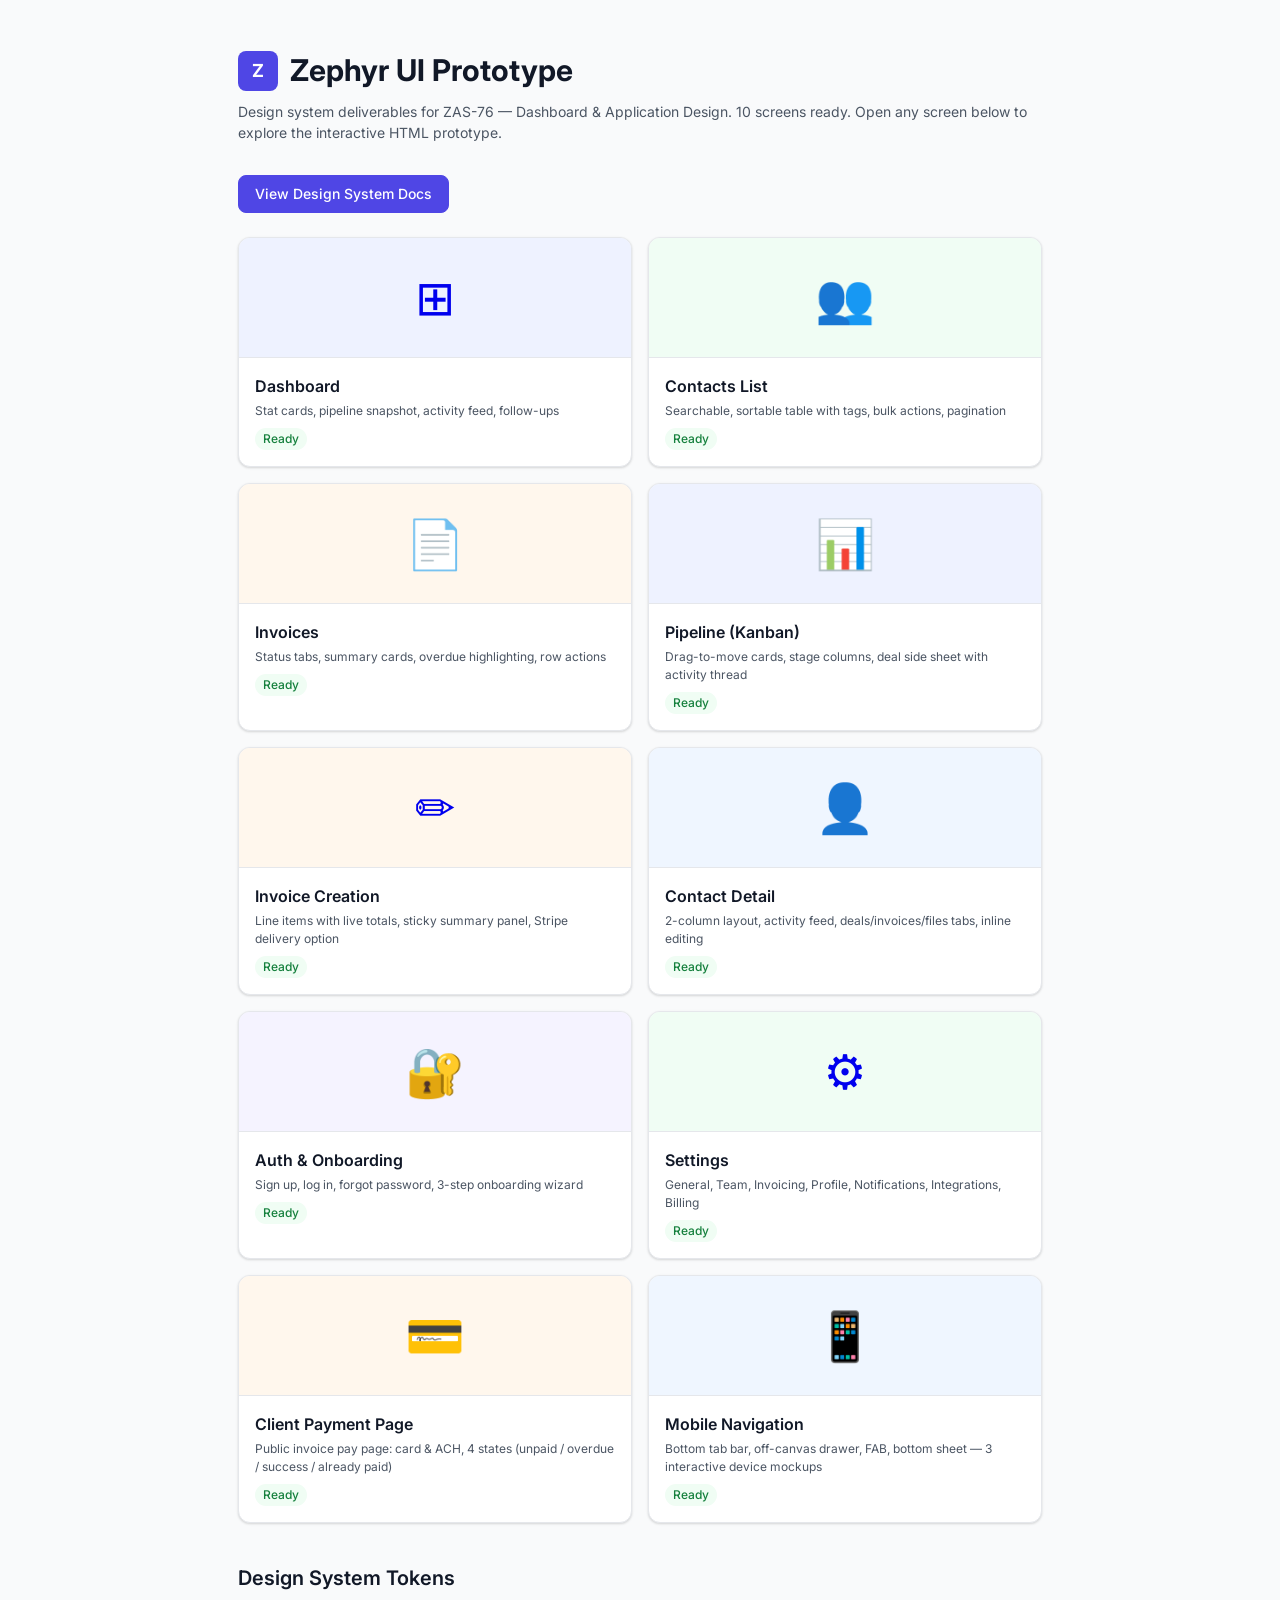
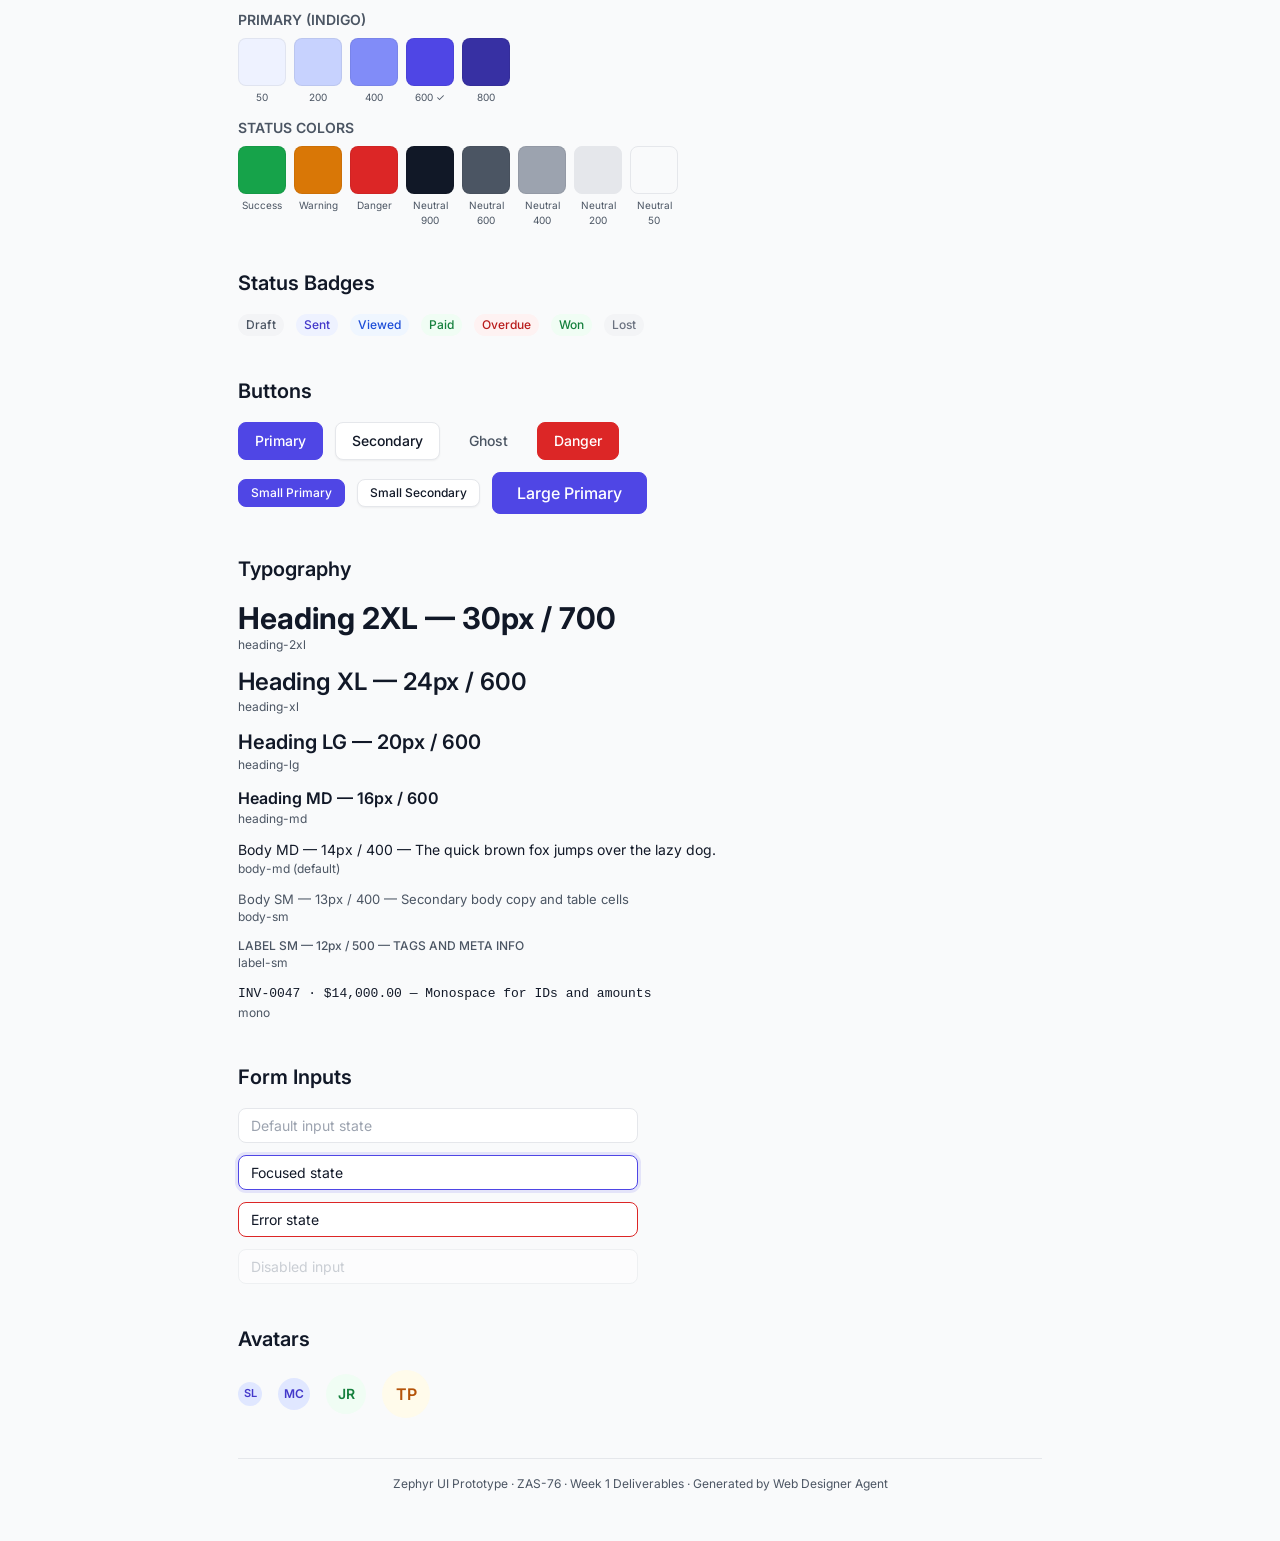
==== commit cdc2d9c1: "Add mobile navigation prototype (mobile-nav.html) Interactive mobile UX reference with 3 phone devic" ====
--- a/index.html
+++ b/index.html
@@ -47,7 +47,7 @@
       <h1 style="margin-bottom:0;">Zephyr UI Prototype</h1>
     </div>
   </div>
-  <p class="subtitle">Design system deliverables for ZAS-76 — Dashboard &amp; Application Design. 9 screens ready. Open any screen below to explore the interactive HTML prototype.</p>
+  <p class="subtitle">Design system deliverables for ZAS-76 — Dashboard &amp; Application Design. 10 screens ready. Open any screen below to explore the interactive HTML prototype.</p>
   <div style="margin-bottom:var(--space-6);">
     <a href="design-system.html" class="btn btn--primary">View Design System Docs</a>
   </div>
@@ -123,6 +123,14 @@
       <div class="proto-card__body">
         <div class="proto-card__title">Client Payment Page</div>
         <div class="proto-card__desc">Public invoice pay page: card &amp; ACH, 4 states (unpaid / overdue / success / already paid)</div>
+        <span class="badge badge--paid proto-card__badge">Ready</span>
+      </div>
+    </a>
+    <a href="mobile-nav.html" class="proto-card">
+      <div class="proto-card__preview" style="background:#EFF6FF;">📱</div>
+      <div class="proto-card__body">
+        <div class="proto-card__title">Mobile Navigation</div>
+        <div class="proto-card__desc">Bottom tab bar, off-canvas drawer, FAB, bottom sheet — 3 interactive device mockups</div>
         <span class="badge badge--paid proto-card__badge">Ready</span>
       </div>
     </a>
